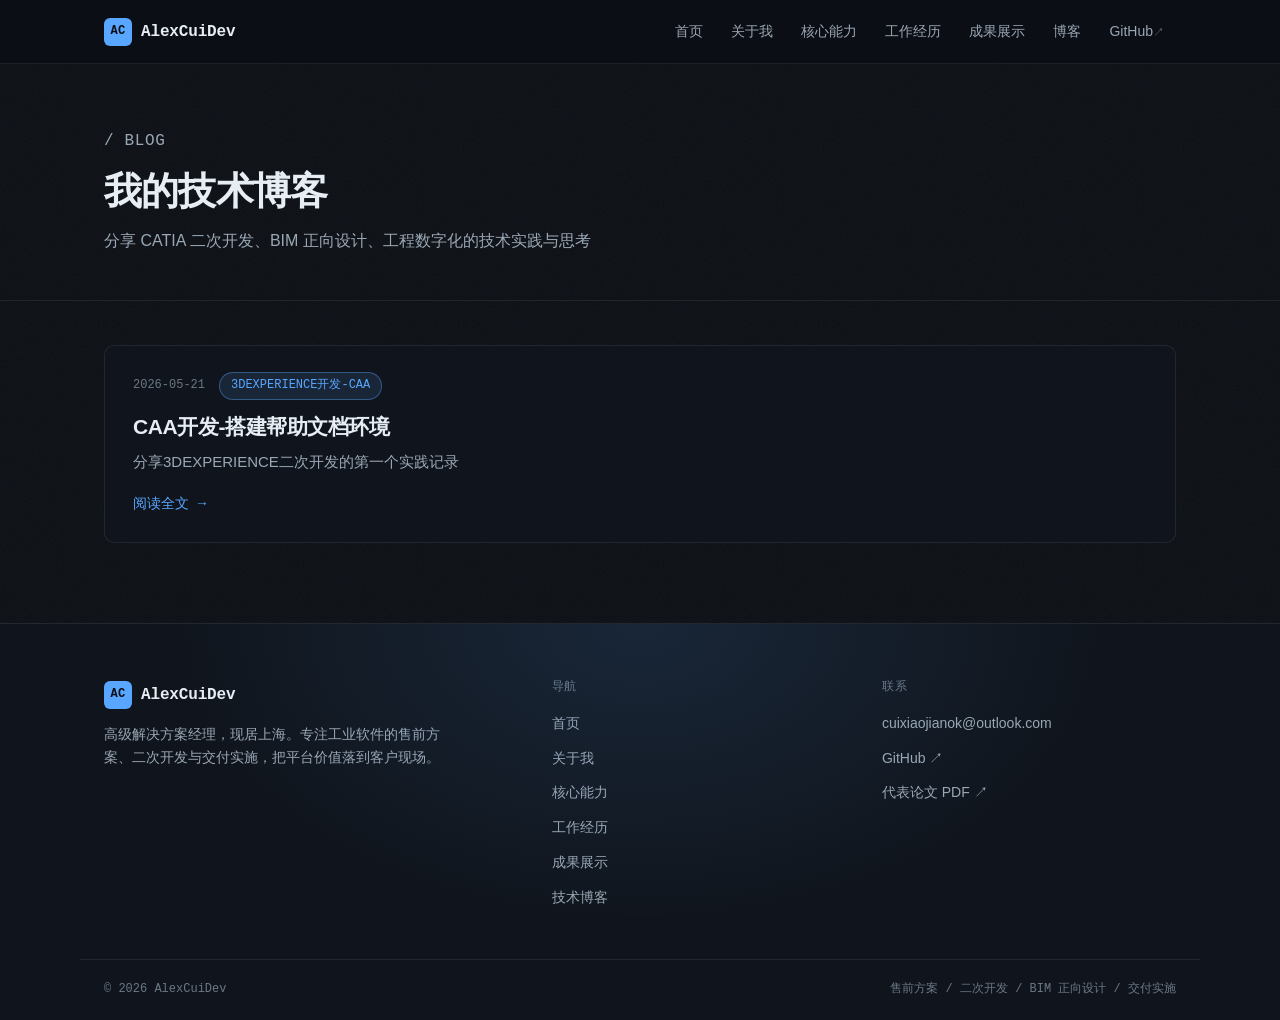
==== blog/index.html @ 32939e4c "feat(home): 职位升级为高级解决方案经理，并去掉首屏续约金额 - 全站 9 处「解决方案经理」统一加「高级」前缀（主页 title / meta / kicker / 页脚 + 博客两页） " ====
<!DOCTYPE html>
<html lang="zh-CN">
<head>
<meta charset="UTF-8">
<meta name="viewport" content="width=device-width, initial-scale=1">
<title>博客 | 崔小建 | 高级解决方案经理（工业软件 · 3D CAD · PLM · 研发协同）</title>
<meta name="description" content="崔小建的技术博客：分享工业软件二次开发、BIM 正向设计、工程数字化的技术实践与思考。">
<meta name="theme-color" content="#0b0e14">
<link rel="canonical" href="https://alexcuidev.github.io/blog/">

<meta property="og:type" content="website">
<meta property="og:site_name" content="AlexCuiDev">
<meta property="og:title" content="博客 | 崔小建">
<meta property="og:description" content="工业软件二次开发、BIM 正向设计、工程数字化的技术实践与思考。">
<meta property="og:url" content="https://alexcuidev.github.io/blog/">

<link rel="icon" href="../assets/favicon.svg" type="image/svg+xml">
<link rel="stylesheet" href="../assets/css/main.css?v=20261117">
<link rel="stylesheet" href="../assets/css/blog.css?v=20261117">
</head>
<body>

<a class="skip-link" href="#main">跳到主要内容</a>

<header class="site-header">
    <div class="container header-inner">
        <a class="logo" href="../index.html" aria-label="AlexCuiDev 首页">
            <span class="logo-mark" aria-hidden="true">AC</span>
            <span class="logo-text">AlexCuiDev</span>
        </a>

        <button class="nav-toggle" type="button" aria-expanded="false" aria-controls="siteNav" aria-label="展开导航菜单">
            <span class="nav-toggle-bar"></span>
            <span class="nav-toggle-bar"></span>
            <span class="nav-toggle-bar"></span>
        </button>

        <nav class="nav-links" id="siteNav" aria-label="主导航">
            <a href="../index.html#home">首页</a>
            <a href="../index.html#about">关于我</a>
            <a href="../index.html#skills">核心能力</a>
            <a href="../index.html#experience">工作经历</a>
            <a href="../index.html#works">成果展示</a>
            <a href="index.html" aria-current="page">博客</a>
            <a href="https://github.com/AlexCuiDev" target="_blank" rel="noopener">GitHub<span class="ext" aria-hidden="true">↗</span></a>
        </nav>
    </div>
</header>

<main id="main">

    <section class="blog-hero">
        <div class="container">
            <p class="kicker">/ blog</p>
            <h1>我的技术博客</h1>
            <p>分享 CATIA 二次开发、BIM 正向设计、工程数字化的技术实践与思考</p>
        </div>
    </section>

    <section class="container">
        <div class="blog-list" id="postList">
            <p class="state"><span class="spinner" aria-hidden="true"></span>正在加载文章…</p>
        </div>
    </section>

</main>

<footer class="site-footer">
    <div class="container footer-grid">
        <div class="footer-brand">
            <a class="logo" href="../index.html">
                <span class="logo-mark" aria-hidden="true">AC</span>
                <span class="logo-text">AlexCuiDev</span>
            </a>
            <p>高级解决方案经理，现居上海。专注工业软件的售前方案、二次开发与交付实施，把平台价值落到客户现场。</p>
        </div>
        <div class="footer-col">
            <h4>导航</h4>
            <ul>
                <li><a href="../index.html#home">首页</a></li>
                <li><a href="../index.html#about">关于我</a></li>
                <li><a href="../index.html#skills">核心能力</a></li>
                <li><a href="../index.html#experience">工作经历</a></li>
                <li><a href="../index.html#works">成果展示</a></li>
                <li><a href="index.html" aria-current="page">技术博客</a></li>
            </ul>
        </div>
        <div class="footer-col">
            <h4>联系</h4>
            <ul>
                <li><a href="mailto:cuixiaojianok@outlook.com">cuixiaojianok@outlook.com</a></li>
                <li><a href="https://github.com/AlexCuiDev" target="_blank" rel="noopener">GitHub ↗</a></li>
                <li><a href="../docs/paper02.pdf" target="_blank" rel="noopener">代表论文 PDF ↗</a></li>
            </ul>
        </div>
    </div>
    <div class="container footer-bottom">
        <span>© <span data-year>2026</span> AlexCuiDev</span>
        <span>售前方案 / 二次开发 / BIM 正向设计 / 交付实施</span>
    </div>
</footer>

<button class="to-top" type="button" aria-label="回到顶部">
    <svg viewBox="0 0 24 24" aria-hidden="true"><path d="M12 19V5M5 12l7-7 7 7"/></svg>
</button>

<script src="../assets/js/main.js?v=20261117"></script>
<script>
(function () {
    'use strict';

    var listEl = document.getElementById('postList');

    function escapeHtml(s) {
        return String(s == null ? '' : s)
            .replace(/&/g, '&amp;')
            .replace(/</g, '&lt;')
            .replace(/>/g, '&gt;')
            .replace(/"/g, '&quot;')
            .replace(/'/g, '&#39;');
    }

    function render(posts) {
        if (!posts.length) {
            listEl.innerHTML = '<p class="state">暂无文章</p>';
            return;
        }

        listEl.innerHTML = posts.map(function (post) {
            var href = 'post-viewer.html?file=' + encodeURIComponent(post.filename);
            return '' +
                '<article class="blog-card reveal">' +
                    '<div class="blog-meta">' +
                        '<span>' + escapeHtml(post.date) + '</span>' +
                        '<span class="tag">' + escapeHtml(post.tag) + '</span>' +
                    '</div>' +
                    '<h2><a href="' + href + '">' + escapeHtml(post.title) + '</a></h2>' +
                    '<p class="blog-excerpt">' + escapeHtml(post.desc) + '</p>' +
                    '<a class="blog-readmore" href="' + href + '">阅读全文 <span aria-hidden="true">→</span></a>' +
                '</article>';
        }).join('');

        // 新插入的卡片也要走入场动效
        if (window.AlexCuiReveal) window.AlexCuiReveal();
    }

    fetch('posts.json')
        .then(function (res) {
            if (!res.ok) throw new Error('HTTP ' + res.status);
            return res.json();
        })
        .then(render)
        .catch(function (err) {
            listEl.innerHTML =
                '<div class="state state--error">' +
                    '<p>文章列表加载失败：' + escapeHtml(err.message) + '</p>' +
                    '<button class="retry-btn" type="button" onclick="window.location.reload()">重试</button>' +
                '</div>';
            console.error('加载博客列表出错:', err);
        });
})();
</script>
</body>
</html>
---- assets/css/main.css ----
/* ==========================================================================
   AlexCuiDev · 共享设计系统
   风格：dark-tech —— 近黑底 / 单一强调色 / 发丝级描边 / 紧凑排版 / 克制动效
   被三页共用：index.html · blog/index.html · blog/post-viewer.html
   ========================================================================== */

/* ---------- 1. 设计令牌 ---------- */
:root {
    /* 表面层级 */
    --bg:            #0b0e14;
    --surface:       #10151d;
    --surface-2:     #161d27;
    --surface-hover: #1c2430;

    /* 文字层级 */
    --ink:           #e6edf3;
    --ink-2:         #9aa7b4;
    --ink-3:         #6b7784;

    /* 描边 */
    --line:          rgba(255, 255, 255, .08);
    --line-strong:   rgba(255, 255, 255, .16);

    /* 唯一强调色 */
    --accent:        #58a6ff;
    --accent-ink:    #0b0e14;
    --accent-soft:   rgba(88, 166, 255, .12);
    --accent-line:   rgba(88, 166, 255, .40);

    /* 形状与节奏 */
    --radius:        10px;
    --radius-sm:     6px;
    --container:     1120px;
    --header-h:      64px;
    --ease:          cubic-bezier(.4, 0, .2, 1);
    --dur:           180ms;

    /* 字体：不依赖外部 CDN，国内访问稳定 */
    --mono: ui-monospace, "JetBrains Mono", SFMono-Regular, Menlo, Consolas, "Courier New", monospace;
    --sans: -apple-system, BlinkMacSystemFont, "Segoe UI", "PingFang SC",
            "Hiragino Sans GB", "Microsoft YaHei", "Noto Sans CJK SC", "Source Han Sans SC", sans-serif;
}

/* ---------- 2. 基础重置 ---------- */
*,
*::before,
*::after { box-sizing: border-box; }

html {
    scroll-behavior: smooth;
    -webkit-text-size-adjust: 100%;
}

body {
    margin: 0;
    background-color: var(--bg);
    /* 细颗粒纹理：打散大面积纯黑的塑料感 */
    background-image: url("data:image/svg+xml,%3Csvg xmlns='http://www.w3.org/2000/svg' width='180' height='180'%3E%3Cfilter id='n'%3E%3CfeTurbulence type='fractalNoise' baseFrequency='0.8' numOctaves='3' stitchTiles='stitch'/%3E%3CfeColorMatrix type='saturate' values='0'/%3E%3C/filter%3E%3Crect width='180' height='180' filter='url(%23n)' opacity='0.05'/%3E%3C/svg%3E");
    background-repeat: repeat;
    color: var(--ink);
    font-family: var(--sans);
    font-size: 15px;
    line-height: 1.65;
    -webkit-font-smoothing: antialiased;
    -moz-osx-font-smoothing: grayscale;
    overflow-x: hidden;
}

h1, h2, h3, h4 {
    margin: 0;
    line-height: 1.25;
    letter-spacing: -.02em;
    font-weight: 600;
}

p  { margin: 0; }
ul { margin: 0; padding: 0; list-style: none; }
img { max-width: 100%; display: block; }
a  { color: var(--accent); text-decoration: none; }

button {
    font: inherit;
    color: inherit;
    background: none;
    border: 0;
    cursor: pointer;
}

:focus-visible {
    outline: 2px solid var(--accent);
    outline-offset: 3px;
    border-radius: 4px;
}

::selection {
    background: var(--accent);
    color: var(--accent-ink);
}

.container {
    width: 100%;
    max-width: var(--container);
    margin: 0 auto;
    padding: 0 24px;
}

/* 键盘用户专用：跳过导航 */
.skip-link {
    position: absolute;
    left: -9999px;
    top: 0;
    z-index: 2000;
    padding: 10px 18px;
    background: var(--accent);
    color: var(--accent-ink);
    border-radius: 0 0 var(--radius-sm) 0;
    font-weight: 600;
}
.skip-link:focus { left: 0; }

/* ---------- 3. 小标签 / 分节头 ---------- */
.kicker {
    display: inline-flex;
    align-items: center;
    gap: 8px;
    font-family: var(--mono);
    font-size: 12px;
    letter-spacing: .04em;
    color: var(--ink-3);
    text-transform: uppercase;
}

.kicker--accent { color: var(--accent); }

.status-dot {
    width: 7px;
    height: 7px;
    border-radius: 50%;
    background: #3fb950;
    box-shadow: 0 0 0 3px rgba(63, 185, 80, .16);
    animation: pulse 2.8s var(--ease) infinite;
}

@keyframes pulse {
    0%, 100% { opacity: 1; }
    50%      { opacity: .35; }
}

.section {
    position: relative;
    padding: 96px 0;
    border-top: 1px solid var(--line);
    /* 关键修复：固定头部不再遮挡锚点目标 */
    scroll-margin-top: calc(var(--header-h) + 16px);
}

/* 分节线改成带强调色渐隐的细线，避免一道死板的灰 */
.section::before {
    content: "";
    position: absolute;
    left: 0;
    right: 0;
    top: -1px;
    height: 1px;
    background: linear-gradient(90deg,
        transparent 0%,
        rgba(88, 166, 255, .38) 22%,
        rgba(88, 166, 255, .38) 78%,
        transparent 100%);
    opacity: .55;
    pointer-events: none;
}

/* 交替的极浅色分层，让连续的分节不至于全压在同一个底色上 */
.section--tint {
    background: linear-gradient(180deg,
        rgba(255, 255, 255, .028) 0,
        rgba(255, 255, 255, .012) 220px,
        rgba(255, 255, 255, 0) 460px);
}

.section-head { margin-bottom: 48px; }

.section-head .kicker { margin-bottom: 14px; }

.section-head h2 {
    font-size: clamp(26px, 3.4vw, 34px);
    margin-bottom: 12px;
}

.section-desc {
    color: var(--ink-2);
    max-width: 640px;
    font-size: 15px;
}

/* ---------- 4. 按钮 ---------- */
.btn {
    display: inline-flex;
    align-items: center;
    gap: 8px;
    padding: 11px 22px;
    border-radius: var(--radius-sm);
    font-size: 14px;
    font-weight: 500;
    white-space: nowrap;
    transition: background var(--dur) var(--ease),
                border-color var(--dur) var(--ease),
                color var(--dur) var(--ease),
                box-shadow var(--dur) var(--ease),
                transform var(--dur) var(--ease);
}

.btn-primary {
    background: var(--accent);
    color: var(--accent-ink);
    font-weight: 600;
}
.btn-primary:hover {
    background: #79b8ff;
    transform: translateY(-1px);
    box-shadow: 0 6px 20px rgba(88, 166, 255, .24);
}

.btn-ghost {
    border: 1px solid var(--line-strong);
    color: var(--ink);
}
.btn-ghost:hover {
    border-color: var(--accent-line);
    background: var(--surface-2);
    transform: translateY(-1px);
}

.btn--sm { padding: 7px 14px; font-size: 13px; }

/* ---------- 5. 头部 / 导航 ---------- */
.site-header {
    position: fixed;
    inset: 0 0 auto 0;
    z-index: 900;
    height: var(--header-h);
    background: rgba(11, 14, 20, .78);
    backdrop-filter: blur(14px) saturate(140%);
    -webkit-backdrop-filter: blur(14px) saturate(140%);
    border-bottom: 1px solid var(--line);
}

.header-inner {
    display: flex;
    align-items: center;
    justify-content: space-between;
    gap: 20px;
    height: var(--header-h);
}

.logo {
    display: inline-flex;
    align-items: center;
    gap: 9px;
    color: var(--ink);
    font-family: var(--mono);
    font-size: 16px;
    font-weight: 700;
    letter-spacing: -.01em;
    flex-shrink: 0;
}

.logo-mark {
    display: grid;
    place-items: center;
    width: 28px;
    height: 28px;
    border-radius: var(--radius-sm);
    background: var(--accent);
    color: var(--accent-ink);
    font-size: 12px;
    font-weight: 700;
    letter-spacing: .02em;
}

.logo:hover .logo-mark { background: #79b8ff; }

.nav-links {
    display: flex;
    align-items: center;
    gap: 4px;
}

.nav-links a {
    position: relative;
    padding: 7px 12px;
    border-radius: var(--radius-sm);
    color: var(--ink-2);
    font-size: 14px;
    white-space: nowrap;
    transition: color var(--dur) var(--ease),
                background var(--dur) var(--ease);
}

.nav-links a:hover {
    color: var(--ink);
    background: var(--surface-2);
}

/* 滚动高亮：当前区块 */
.nav-links a.is-active {
    color: var(--accent);
    background: var(--accent-soft);
}

.nav-links a.is-active::after {
    content: "";
    position: absolute;
    left: 12px;
    right: 12px;
    bottom: -1px;
    height: 2px;
    border-radius: 2px;
    background: var(--accent);
}

.ext { font-size: 11px; opacity: .7; }

/* 汉堡按钮（移动端） */
.nav-toggle {
    display: none;
    position: relative;
    width: 40px;
    height: 40px;
    border-radius: var(--radius-sm);
    border: 1px solid var(--line-strong);
    flex-shrink: 0;
}
.nav-toggle:hover { border-color: var(--accent-line); }

.nav-toggle-bar {
    position: absolute;
    left: 11px;
    width: 16px;
    height: 1.5px;
    border-radius: 2px;
    background: var(--ink);
    transition: transform var(--dur) var(--ease), opacity var(--dur) var(--ease);
}
.nav-toggle-bar:nth-child(1) { top: 15px; }
.nav-toggle-bar:nth-child(2) { top: 20px; }
.nav-toggle-bar:nth-child(3) { top: 25px; }

.nav-toggle[aria-expanded="true"] .nav-toggle-bar:nth-child(1) { transform: translateY(5px) rotate(45deg); }
.nav-toggle[aria-expanded="true"] .nav-toggle-bar:nth-child(2) { opacity: 0; }
.nav-toggle[aria-expanded="true"] .nav-toggle-bar:nth-child(3) { transform: translateY(-5px) rotate(-45deg); }

/* ---------- 6. 首屏 Hero ---------- */
.hero {
    padding: calc(var(--header-h) + 72px) 0 0;
    position: relative;
    overflow: hidden;
    scroll-margin-top: calc(var(--header-h) + 16px);
}

/* 极淡的网格底纹，给大面积留白一点结构 */
.hero::before {
    content: "";
    position: absolute;
    inset: 0;
    background-image:
        linear-gradient(rgba(255, 255, 255, .022) 1px, transparent 1px),
        linear-gradient(90deg, rgba(255, 255, 255, .022) 1px, transparent 1px);
    background-size: 56px 56px;
    -webkit-mask-image: radial-gradient(ellipse 92% 78% at 44% 34%, #000 0%, transparent 80%);
            mask-image: radial-gradient(ellipse 92% 78% at 44% 34%, #000 0%, transparent 80%);
    pointer-events: none;
}

/* 强调色柔光：让首屏有纵深，不再是一整块死黑 */
.hero::after {
    content: "";
    position: absolute;
    top: -200px;
    right: -160px;
    width: 820px;
    height: 820px;
    background:
        radial-gradient(circle at 50% 50%, rgba(88, 166, 255, .16), rgba(88, 166, 255, .05) 42%, transparent 68%);
    pointer-events: none;
}

.hero-grid {
    position: relative;
    padding-bottom: 72px;
    display: grid;
    grid-template-columns: minmax(0, 1.05fr) minmax(0, .95fr);
    gap: 56px;
    align-items: center;
}

/* 文字区不再限宽，由栅格列宽控制节奏 */
.hero-copy { max-width: 640px; }

.hero-copy .kicker { margin-bottom: 22px; }

.hero h1 {
    font-size: clamp(34px, 5.2vw, 54px);
    line-height: 1.12;
    letter-spacing: -.035em;
    margin-bottom: 16px;
}

.grad {
    background: linear-gradient(96deg, var(--accent) 0%, #a5d6ff 100%);
    -webkit-background-clip: text;
    background-clip: text;
    color: transparent;
}

.hero-sub {
    font-size: 19px;
    color: var(--ink);
    margin-bottom: 14px;
}

.hero-desc {
    color: var(--ink-2);
    max-width: 520px;
    margin-bottom: 28px;
}

.hero-actions {
    display: flex;
    flex-wrap: wrap;
    gap: 12px;
    margin-bottom: 22px;
}

.hero-mail {
    display: inline-flex;
    align-items: center;
    gap: 8px;
    font-family: var(--mono);
    font-size: 13px;
    color: var(--ink-3);
    transition: color var(--dur) var(--ease);
}
.hero-mail:hover { color: var(--accent); }

/* ---------- 6.1 首屏右侧：能力图谱面板 ---------- */
.hero-graph {
    position: relative;
    padding: 18px 18px 16px;
    border: 1px solid var(--line);
    border-radius: var(--radius);
    background:
        radial-gradient(120% 90% at 50% 0%, rgba(88, 166, 255, .07), transparent 62%),
        var(--surface);
    overflow: hidden;
}

.graph-head {
    display: flex;
    align-items: center;
    justify-content: space-between;
    gap: 12px;
    padding-bottom: 12px;
    margin-bottom: 4px;
    border-bottom: 1px solid var(--line);
    font-family: var(--mono);
    font-size: 11.5px;
    letter-spacing: .04em;
    color: var(--ink-3);
    text-transform: uppercase;
}

.graph-hint {
    color: var(--accent);
    letter-spacing: 0;
    text-transform: none;
}

.graph-canvas-wrap {
    position: relative;
    height: 300px;
    margin: 4px 0 2px;
}

.graph-canvas {
    display: block;
    width: 100%;
    height: 100%;
    touch-action: manipulation;
}

.graph-tip {
    padding-top: 13px;
    border-top: 1px solid var(--line);
    transition: border-color var(--dur) var(--ease);
}

.graph-tip.is-active { border-top-color: var(--accent-line); }

.graph-tip-label {
    font-size: 14px;
    font-weight: 600;
    color: var(--ink-2);
    transition: color var(--dur) var(--ease);
}

.graph-tip.is-active .graph-tip-label { color: var(--accent); }

.graph-tip-text {
    font-size: 13px;
    line-height: 1.7;
    color: var(--ink-3);
    margin-top: 5px;
    min-height: 44px;
    transition: color var(--dur) var(--ease);
}

.graph-tip.is-active .graph-tip-text { color: var(--ink-2); }

.graph-legend {
    display: flex;
    flex-wrap: wrap;
    gap: 6px;
    margin-top: 13px;
}

.graph-legend li { display: block; }

.graph-legend button {
    padding: 4px 10px;
    border-radius: 20px;
    border: 1px solid var(--line);
    background: var(--surface-2);
    font-size: 12px;
    line-height: 1.5;
    color: var(--ink-3);
    transition: color var(--dur) var(--ease),
                border-color var(--dur) var(--ease),
                background var(--dur) var(--ease);
}

.graph-legend button:hover {
    color: var(--accent);
    border-color: var(--accent-line);
    background: var(--accent-soft);
}

.graph-legend button.is-active {
    color: var(--accent);
    border-color: var(--accent-line);
    background: var(--accent-soft);
}

/* 数据条 */
.stat-strip {
    display: grid;
    grid-template-columns: repeat(4, 1fr);
    border: 1px solid var(--line);
    border-radius: var(--radius);
    background: var(--surface);
    overflow: hidden;
    margin-bottom: 24px;
}

.stat-strip li {
    padding: 22px 20px;
    border-right: 1px solid var(--line);
    transition: background var(--dur) var(--ease);
}
.stat-strip li:last-child { border-right: 0; }
.stat-strip li:hover { background: var(--surface-2); }

.stat-strip b {
    display: block;
    font-family: var(--mono);
    font-size: 30px;
    font-weight: 600;
    color: var(--accent);
    line-height: 1.1;
    margin-bottom: 4px;
}

.stat-strip b em {
    font-style: normal;
    font-size: 15px;
    margin-left: 1px;
}

.stat-strip span {
    font-size: 13px;
    color: var(--ink-2);
}

/* ---------- 7. 关于我 ---------- */
.about-grid {
    display: grid;
    grid-template-columns: minmax(0, .9fr) minmax(0, 1.1fr);
    gap: 28px;
    align-items: start;
}

.about-lede {
    background: var(--surface);
    border: 1px solid var(--line);
    border-radius: var(--radius);
    padding: 30px;
}

.about-lede p { color: var(--ink-2); margin-bottom: 22px; }

.trail {
    display: flex;
    flex-direction: column;
    gap: 12px;
}

.trail li {
    display: flex;
    align-items: center;
    gap: 12px;
    font-size: 14px;
    color: var(--ink);
}

.trail .dot {
    width: 6px;
    height: 6px;
    border-radius: 50%;
    background: var(--accent);
    flex-shrink: 0;
}

.trail .year {
    font-family: var(--mono);
    font-size: 12px;
    color: var(--ink-3);
    flex-shrink: 0;
}

.info-grid {
    display: grid;
    grid-template-columns: repeat(2, minmax(0, 1fr));
    gap: 14px;
}

.info-card {
    background: var(--surface);
    border: 1px solid var(--line);
    border-radius: var(--radius);
    padding: 24px;
    transition: border-color var(--dur) var(--ease),
                background var(--dur) var(--ease),
                transform var(--dur) var(--ease);
}

.info-card:hover {
    border-color: var(--accent-line);
    background: var(--surface-2);
    transform: translateY(-2px);
}

.info-icon {
    width: 38px;
    height: 38px;
    display: grid;
    place-items: center;
    border-radius: var(--radius-sm);
    background: var(--accent-soft);
    border: 1px solid var(--accent-line);
    margin-bottom: 16px;
}

.info-icon svg {
    width: 19px;
    height: 19px;
    stroke: var(--accent);
    fill: none;
    stroke-width: 1.5;
    stroke-linecap: round;
    stroke-linejoin: round;
}

.info-card h3 { font-size: 16px; margin-bottom: 8px; }
.info-card p  { font-size: 14px; color: var(--ink-2); }

/* ---------- 8. 专业技能 ---------- */
.skill-grid {
    display: grid;
    grid-template-columns: repeat(2, minmax(0, 1fr));
    gap: 18px;
}

.skill-card {
    background: var(--surface);
    border: 1px solid var(--line);
    border-radius: var(--radius);
    padding: 28px;
    transition: border-color var(--dur) var(--ease),
                background var(--dur) var(--ease);
}

.skill-card:hover {
    border-color: var(--line-strong);
    background: var(--surface-2);
}

.skill-head {
    display: flex;
    align-items: center;
    gap: 13px;
    margin-bottom: 14px;
}

.skill-head .info-icon { margin-bottom: 0; }

.skill-head h3 { font-size: 17px; }

.skill-card > p {
    color: var(--ink-2);
    font-size: 14px;
    margin-bottom: 18px;
}

.chips { display: flex; flex-wrap: wrap; gap: 7px; }

.chip {
    padding: 4px 11px;
    border-radius: 20px;
    border: 1px solid var(--line);
    background: var(--surface-2);
    font-family: var(--mono);
    font-size: 11.5px;
    color: var(--ink-2);
    transition: color var(--dur) var(--ease),
                border-color var(--dur) var(--ease);
}

.chip:hover { color: var(--accent); border-color: var(--accent-line); }

/* ---------- 9. 工作经历（时间轴） ---------- */
.timeline { position: relative; padding-left: 30px; }

.timeline::before {
    content: "";
    position: absolute;
    left: 5px;
    top: 10px;
    bottom: 10px;
    width: 1px;
    background: linear-gradient(180deg, var(--accent-line), var(--line) 70%, transparent);
}

.tl-item { position: relative; padding-bottom: 34px; }
.tl-item:last-child { padding-bottom: 0; }

.tl-item::before {
    content: "";
    position: absolute;
    left: -30px;
    top: 8px;
    width: 11px;
    height: 11px;
    border-radius: 50%;
    background: var(--bg);
    border: 2px solid var(--accent);
    box-shadow: 0 0 0 4px var(--bg), 0 0 14px rgba(88, 166, 255, .35);
}

.tl-date {
    display: inline-block;
    font-family: var(--mono);
    font-size: 12px;
    color: var(--accent);
    background: var(--accent-soft);
    border: 1px solid var(--accent-line);
    border-radius: 20px;
    padding: 2px 11px;
    margin-bottom: 12px;
}

.tl-item h3 { font-size: 18px; margin-bottom: 4px; }

.tl-org {
    font-size: 14px;
    color: var(--ink-2);
    margin-bottom: 10px;
}

.tl-tags { display: flex; flex-wrap: wrap; gap: 6px; margin-top: 12px; }

/* 经历里挂的案例块：把「做了什么、做成什么样」摊开讲 */
.tl-case {
    margin-top: 16px;
    padding: 16px 18px;
    border: 1px solid var(--line);
    border-left: 2px solid var(--accent-line);
    border-radius: var(--radius-sm);
    background: rgba(255, 255, 255, .018);
}

.tl-case-title {
    display: flex;
    flex-wrap: wrap;
    align-items: center;
    gap: 9px;
    font-size: 14px;
    font-weight: 600;
    color: var(--ink);
    margin-bottom: 10px;
}

.tl-case-tag {
    padding: 1px 9px;
    border-radius: 20px;
    border: 1px solid var(--accent-line);
    background: var(--accent-soft);
    font-family: var(--mono);
    font-size: 11px;
    font-weight: 400;
    color: var(--accent);
    letter-spacing: .02em;
}

.tl-case ul {
    display: flex;
    flex-direction: column;
    gap: 8px;
}

.tl-case li {
    position: relative;
    padding-left: 14px;
    font-size: 13.5px;
    line-height: 1.75;
    color: var(--ink-2);
}

.tl-case li::before {
    content: "";
    position: absolute;
    left: 0;
    top: 10px;
    width: 4px;
    height: 4px;
    border-radius: 50%;
    background: var(--ink-3);
}

.tl-case li b {
    font-weight: 600;
    color: var(--ink);
}

/* ---------- 9.1 代表案例（成果展示置顶） ---------- */
.case-block {
    display: grid;
    grid-template-columns: minmax(0, 1.55fr) minmax(0, 1fr);
    gap: 18px;
    margin-bottom: 56px;
}

.case-main {
    padding: 28px;
    border: 1px solid var(--line);
    border-radius: var(--radius);
    background: var(--surface);
}

.case-label {
    font-family: var(--mono);
    font-size: 11.5px;
    letter-spacing: .1em;
    text-transform: uppercase;
    color: var(--accent);
    margin-bottom: 10px;
}

.case-title {
    font-size: 20px;
    line-height: 1.35;
    margin-bottom: 8px;
}

.case-sub {
    font-size: 13px;
    color: var(--ink-3);
    margin-bottom: 16px;
}

.case-desc {
    font-size: 14px;
    line-height: 1.85;
    color: var(--ink-2);
}

.case-metrics {
    display: grid;
    grid-template-columns: repeat(4, minmax(0, 1fr));
    gap: 16px;
    margin: 22px 0 18px;
    padding: 18px 0;
    border-top: 1px solid var(--line);
    border-bottom: 1px solid var(--line);
}

.case-metrics b {
    display: block;
    font-family: var(--mono);
    font-size: 24px;
    font-weight: 600;
    color: var(--accent);
    line-height: 1.2;
    margin-bottom: 3px;
}

.case-metrics b em {
    font-style: normal;
    font-size: 13px;
    margin-left: 1px;
}

.case-metrics span {
    font-size: 12px;
    color: var(--ink-3);
}

.case-side {
    display: flex;
    flex-direction: column;
    gap: 18px;
}

.case-card {
    padding: 22px;
    border: 1px solid var(--line);
    border-radius: var(--radius);
    background: var(--surface);
    transition: border-color var(--dur) var(--ease),
                background var(--dur) var(--ease);
}

.case-card:hover {
    border-color: var(--line-strong);
    background: var(--surface-2);
}

.case-card-label {
    font-size: 14px;
    font-weight: 600;
    color: var(--ink);
    margin-bottom: 8px;
}

.case-card p {
    font-size: 13.5px;
    line-height: 1.8;
    color: var(--ink-2);
}

.case-card .link {
    display: inline-block;
    margin-top: 12px;
    font-family: var(--mono);
    font-size: 12px;
}

/* ---------- 10. 成果展示（横向滚动轨道） ---------- */
.works-group + .works-group { margin-top: 52px; }

.works-head {
    display: flex;
    align-items: center;
    gap: 14px;
    margin-bottom: 18px;
}

.works-head h3 {
    display: flex;
    align-items: center;
    gap: 10px;
    font-size: 17px;
}

.works-head h3 svg {
    width: 18px;
    height: 18px;
    stroke: var(--accent);
    fill: none;
    stroke-width: 1.5;
    stroke-linecap: round;
    stroke-linejoin: round;
}

.works-count {
    font-family: var(--mono);
    font-size: 12px;
    color: var(--ink-3);
}

.works-nav { margin-left: auto; display: flex; gap: 6px; }

.rail-btn {
    width: 32px;
    height: 32px;
    display: grid;
    place-items: center;
    border: 1px solid var(--line-strong);
    border-radius: var(--radius-sm);
    color: var(--ink-2);
    transition: color var(--dur) var(--ease),
                border-color var(--dur) var(--ease),
                background var(--dur) var(--ease),
                opacity var(--dur) var(--ease);
}

.rail-btn:hover:not(:disabled) {
    color: var(--accent);
    border-color: var(--accent-line);
    background: var(--accent-soft);
}

.rail-btn:disabled { opacity: .3; cursor: default; }

.rail-btn svg {
    width: 15px;
    height: 15px;
    stroke: currentColor;
    fill: none;
    stroke-width: 1.8;
    stroke-linecap: round;
    stroke-linejoin: round;
}

/* 轨道：隐藏丑陋的系统滚动条，改用箭头 + 边缘渐隐 */
.rail { position: relative; }

.rail-track {
    display: flex;
    gap: 16px;
    overflow-x: auto;
    overflow-y: hidden;
    padding: 4px 0 14px;
    scroll-behavior: smooth;
    scrollbar-width: none;
    -ms-overflow-style: none;
    cursor: grab;
}
.rail-track::-webkit-scrollbar { display: none; }
.rail-track.is-dragging { cursor: grabbing; user-select: none; }

.rail-track::after {
    content: "";
    flex: 0 0 1px;
}

/* 左右边缘渐隐，暗示还有内容 */
.rail::before,
.rail::after {
    content: "";
    position: absolute;
    top: 0;
    bottom: 14px;
    width: 44px;
    pointer-events: none;
    opacity: 0;
    transition: opacity var(--dur) var(--ease);
    z-index: 2;
}
.rail::before {
    left: 0;
    background: linear-gradient(90deg, var(--bg), transparent);
}
.rail::after {
    right: 0;
    background: linear-gradient(270deg, var(--bg), transparent);
}
.rail.is-start::before { opacity: 0; }
.rail.is-end::after  { opacity: 0; }
.rail:not(.is-start)::before { opacity: 1; }
.rail:not(.is-end)::after   { opacity: 1; }

.work-card {
    flex: 0 0 280px;
    width: 280px;
    display: flex;
    flex-direction: column;
    background: var(--surface);
    border: 1px solid var(--line);
    border-radius: var(--radius);
    overflow: hidden;
    transition: border-color var(--dur) var(--ease),
                transform var(--dur) var(--ease),
                box-shadow var(--dur) var(--ease);
}

.work-card:hover {
    border-color: var(--accent-line);
    transform: translateY(-3px);
    box-shadow: 0 10px 28px rgba(0, 0, 0, .45);
}

.work-media {
    display: block;
    width: 100%;
    height: 150px;
    padding: 0;
    border-bottom: 1px solid var(--line);
    background: var(--surface-2);
    overflow: hidden;
    position: relative;
}

.work-media img {
    width: 100%;
    height: 100%;
    object-fit: cover;
    object-position: top center;
    transition: transform .3s var(--ease);
}

.work-card:hover .work-media img { transform: scale(1.05); }

.work-media::after {
    content: "";
    position: absolute;
    inset: 0;
    background: rgba(11, 14, 20, 0);
    transition: background var(--dur) var(--ease);
}

.work-media:hover::after { background: rgba(11, 14, 20, .18); }

.work-body {
    display: flex;
    flex-direction: column;
    flex: 1;
    padding: 18px 18px 16px;
}

.work-body h4 {
    font-size: 15px;
    line-height: 1.45;
    margin-bottom: 10px;
}

.work-body h4 a { color: var(--ink); transition: color var(--dur) var(--ease); }
.work-body h4 a:hover { color: var(--accent); }

.work-meta {
    margin-top: auto;
    padding-top: 12px;
    border-top: 1px solid var(--line);
    font-family: var(--mono);
    font-size: 11.5px;
    color: var(--ink-3);
    display: flex;
    flex-wrap: wrap;
    gap: 6px 10px;
}

.work-meta .link { color: var(--accent); }

/* ---------- 11. 灯箱 ---------- */
.lightbox {
    position: fixed;
    inset: 0;
    z-index: 1200;
    display: none;
    align-items: center;
    justify-content: center;
    padding: 32px;
    background: rgba(5, 7, 10, .92);
    backdrop-filter: blur(6px);
}

.lightbox.is-open { display: flex; }

.lightbox-figure {
    position: relative;
    max-width: min(1100px, 94vw);
    max-height: 88vh;
    margin: 0;
}

.lightbox-figure img {
    max-width: 100%;
    max-height: 86vh;
    border-radius: var(--radius);
    border: 1px solid var(--line-strong);
    background: #fff;
}

.lightbox-close {
    position: absolute;
    top: -44px;
    right: 0;
    width: 36px;
    height: 36px;
    display: grid;
    place-items: center;
    border-radius: 50%;
    border: 1px solid var(--line-strong);
    background: var(--surface-2);
    font-size: 22px;
    line-height: 1;
    color: var(--ink-2);
    transition: color var(--dur) var(--ease),
                border-color var(--dur) var(--ease);
}

.lightbox-close:hover { color: var(--accent); border-color: var(--accent-line); }

.lightbox-cap {
    margin-top: 12px;
    text-align: center;
    font-size: 13px;
    color: var(--ink-2);
}

/* ---------- 12. 页脚 ---------- */
.site-footer {
    position: relative;
    border-top: 1px solid var(--line);
    padding: 56px 0 0;
    background: var(--surface);
    /* 页脚柔光是 1000px 宽的绝对定位伪元素，不裁剪会把页面横向撑宽 */
    overflow: hidden;
}

/* 页脚顶部柔光，收尾时再给一点亮度层次 */
.site-footer::before {
    content: "";
    position: absolute;
    top: 0;
    left: 50%;
    transform: translateX(-50%);
    width: 1000px;
    height: 320px;
    background: radial-gradient(ellipse at 50% 0%, rgba(88, 166, 255, .12), transparent 66%);
    pointer-events: none;
}

.footer-grid {
    display: grid;
    grid-template-columns: minmax(0, 1.4fr) repeat(2, minmax(0, 1fr));
    gap: 36px;
    padding-bottom: 40px;
}

.footer-brand p {
    color: var(--ink-2);
    font-size: 14px;
    margin-top: 14px;
    max-width: 340px;
}

.footer-col h4 {
    font-family: var(--mono);
    font-size: 12px;
    font-weight: 500;
    letter-spacing: .06em;
    text-transform: uppercase;
    color: var(--ink-3);
    margin-bottom: 16px;
}

.footer-col li { margin-bottom: 10px; }

.footer-col a {
    color: var(--ink-2);
    font-size: 14px;
    transition: color var(--dur) var(--ease);
}
.footer-col a:hover { color: var(--accent); }

.footer-bottom {
    display: flex;
    flex-wrap: wrap;
    gap: 8px 20px;
    justify-content: space-between;
    padding: 20px 24px;
    border-top: 1px solid var(--line);
    font-family: var(--mono);
    font-size: 12px;
    color: var(--ink-3);
}

/* ---------- 13. 回到顶部 ---------- */
.to-top {
    position: fixed;
    right: 22px;
    bottom: 22px;
    z-index: 800;
    width: 40px;
    height: 40px;
    display: grid;
    place-items: center;
    border-radius: 50%;
    border: 1px solid var(--line-strong);
    background: rgba(16, 21, 29, .9);
    backdrop-filter: blur(8px);
    color: var(--ink-2);
    opacity: 0;
    visibility: hidden;
    transform: translateY(8px);
    transition: opacity var(--dur) var(--ease),
                transform var(--dur) var(--ease),
                visibility var(--dur) var(--ease),
                color var(--dur) var(--ease);
}

.to-top.is-visible { opacity: 1; visibility: visible; transform: translateY(0); }
.to-top:hover { color: var(--accent); border-color: var(--accent-line); }

.to-top svg {
    width: 16px;
    height: 16px;
    stroke: currentColor;
    fill: none;
    stroke-width: 2;
    stroke-linecap: round;
    stroke-linejoin: round;
}

/* ---------- 14. 入场动效 ---------- */
.reveal {
    opacity: 0;
    transform: translateY(18px);
    transition: opacity .6s var(--ease), transform .6s var(--ease);
}

.reveal.is-visible { opacity: 1; transform: none; }

.reveal[data-delay="1"] { transition-delay: .06s; }
.reveal[data-delay="2"] { transition-delay: .12s; }
.reveal[data-delay="3"] { transition-delay: .18s; }
.reveal[data-delay="4"] { transition-delay: .24s; }
.reveal[data-delay="5"] { transition-delay: .30s; }

/* ---------- 15. 响应式 ---------- */
@media (max-width: 1000px) {
    .hero-desc { max-width: 640px; }
    /* 首屏回落单栏：图谱面板移到文字下方 */
    .hero-grid {
        grid-template-columns: minmax(0, 1fr);
        gap: 44px;
        align-items: start;
    }
    .hero-copy { max-width: 640px; }
    .case-block { grid-template-columns: minmax(0, 1fr); }
    .about-grid { grid-template-columns: minmax(0, 1fr); }
    .stat-strip { grid-template-columns: repeat(3, 1fr); }
    .stat-strip li:nth-child(3) { border-right: 0; }
    .stat-strip li:nth-child(-n+3) { border-bottom: 1px solid var(--line); }
    .footer-grid { grid-template-columns: minmax(0, 1fr) minmax(0, 1fr); }
}

@media (max-width: 900px) {
    .nav-toggle { display: block; }

    /* 关键修复：移动端导航改为可展开面板，不再换行被裁切 */
    .nav-links {
        position: fixed;
        top: var(--header-h);
        left: 0;
        right: 0;
        flex-direction: column;
        align-items: stretch;
        gap: 2px;
        padding: 14px 24px 22px;
        background: var(--bg);
        backdrop-filter: blur(14px);
        -webkit-backdrop-filter: blur(14px);
        border-bottom: 1px solid var(--line);
        box-shadow: 0 18px 40px rgba(0, 0, 0, .5);
        transform: translateY(-8px);
        opacity: 0;
        visibility: hidden;
        transition: opacity var(--dur) var(--ease),
                    transform var(--dur) var(--ease),
                    visibility var(--dur) var(--ease);
    }

    .nav-links.is-open {
        transform: none;
        opacity: 1;
        visibility: visible;
    }

    .nav-links a { padding: 11px 12px; font-size: 15px; }
    .nav-links a.is-active::after { display: none; }

    body.nav-open { overflow: hidden; }
}

@media (max-width: 720px) {
    .container { padding: 0 18px; }
    .section { padding: 64px 0; }
    .hero { padding-top: calc(var(--header-h) + 48px); }
    .hero-grid { padding-bottom: 48px; gap: 36px; }
    .hero-copy { max-width: 100%; }
    .hero-graph { padding: 16px 14px 14px; }
    .graph-canvas-wrap { height: 248px; }
    .graph-head { font-size: 11px; }
    .info-grid { grid-template-columns: minmax(0, 1fr); }
    .skill-grid { grid-template-columns: minmax(0, 1fr); }
    .case-main { padding: 22px; }
    .case-title { font-size: 18px; }
    .case-metrics { grid-template-columns: repeat(2, minmax(0, 1fr)); gap: 14px 16px; }
    .tl-case { padding: 14px 15px; }
    .stat-strip { grid-template-columns: repeat(2, 1fr); }
    .stat-strip li { border-right: 1px solid var(--line); border-bottom: 1px solid var(--line); }
    .stat-strip li:nth-child(2n) { border-right: 0; }
    .stat-strip li:nth-last-child(-n+2) { border-bottom: 0; }
    .footer-grid { grid-template-columns: minmax(0, 1fr); gap: 28px; }
    .work-card { flex: 0 0 246px; width: 246px; }
    .work-media { height: 130px; }
}

/* ---------- 16. 降低动效偏好 ---------- */
@media (prefers-reduced-motion: reduce) {
    html { scroll-behavior: auto; }
    *,
    *::before,
    *::after {
        animation-duration: .01ms !important;
        animation-iteration-count: 1 !important;
        transition-duration: .01ms !important;
        scroll-behavior: auto !important;
    }
    .reveal { opacity: 1; transform: none; }
}
---- assets/css/blog.css ----
/* ==========================================================================
   AlexCuiDev · 博客专属样式
   依赖 assets/css/main.css 的设计令牌，只补博客列表与文章正文排版
   ========================================================================== */

/* ---------- 博客首屏 ---------- */
.blog-hero {
    padding: calc(var(--header-h) + 64px) 0 46px;
    border-bottom: 1px solid var(--line);
}

.blog-hero .kicker { margin-bottom: 14px; }

.blog-hero h1 {
    font-size: clamp(28px, 4vw, 38px);
    margin-bottom: 12px;
}

.blog-hero p {
    color: var(--ink-2);
    font-size: 16px;
    max-width: 640px;
}

/* ---------- 文章列表 ---------- */
.blog-list {
    display: flex;
    flex-direction: column;
    gap: 14px;
    padding: 44px 0 80px;
}

.blog-card {
    display: block;
    background: var(--surface);
    border: 1px solid var(--line);
    border-radius: var(--radius);
    padding: 26px 28px;
    transition: border-color 180ms cubic-bezier(.4, 0, .2, 1),
                background 180ms cubic-bezier(.4, 0, .2, 1),
                transform 180ms cubic-bezier(.4, 0, .2, 1);
}

.blog-card:hover {
    border-color: var(--accent-line);
    background: var(--surface-2);
    transform: translateY(-2px);
}

.blog-card:focus-within {
    outline: 2px solid var(--accent);
    outline-offset: 2px;
}

.blog-meta {
    display: flex;
    align-items: center;
    flex-wrap: wrap;
    gap: 8px 14px;
    margin-bottom: 14px;
    font-family: var(--mono);
    font-size: 12px;
    color: var(--ink-3);
}

.blog-meta .tag {
    padding: 3px 11px;
    border-radius: 20px;
    border: 1px solid var(--accent-line);
    background: var(--accent-soft);
    color: var(--accent);
}

.blog-card h2 {
    font-size: 21px;
    margin-bottom: 10px;
}

.blog-card h2 a {
    color: var(--ink);
    transition: color 180ms cubic-bezier(.4, 0, .2, 1);
}

.blog-card h2 a:hover { color: var(--accent); }

.blog-excerpt {
    color: var(--ink-2);
    font-size: 15px;
    margin-bottom: 16px;
}

.blog-readmore {
    display: inline-flex;
    align-items: center;
    gap: 6px;
    color: var(--accent);
    font-size: 14px;
    font-weight: 500;
    transition: gap 180ms cubic-bezier(.4, 0, .2, 1);
}

.blog-card:hover .blog-readmore { gap: 11px; }

/* ---------- 加载 / 空态 ---------- */
.state {
    display: flex;
    align-items: center;
    justify-content: center;
    gap: 10px;
    padding: 60px 0;
    color: var(--ink-3);
    font-size: 14px;
}

.spinner {
    width: 16px;
    height: 16px;
    border: 2px solid var(--accent-soft);
    border-top-color: var(--accent);
    border-radius: 50%;
    animation: spin .9s linear infinite;
}

@keyframes spin { to { transform: rotate(360deg); } }

.state--error {
    flex-direction: column;
    gap: 16px;
    color: #f87171;
    text-align: center;
}

.retry-btn {
    padding: 8px 18px;
    border-radius: var(--radius-sm);
    border: 1px solid var(--line-strong);
    color: var(--accent);
    font-size: 14px;
    transition: border-color 180ms cubic-bezier(.4, 0, .2, 1),
                background 180ms cubic-bezier(.4, 0, .2, 1);
}

.retry-btn:hover {
    border-color: var(--accent-line);
    background: var(--accent-soft);
}

/* ---------- 文章阅读页 ---------- */
.reading-progress {
    position: fixed;
    top: var(--header-h);
    left: 0;
    z-index: 950;
    width: 0;
    height: 2px;
    background: var(--accent);
    transition: width .12s linear;
}

.post-head {
    padding: calc(var(--header-h) + 56px) 0 32px;
    border-bottom: 1px solid var(--line);
}

.post-head .kicker { margin-bottom: 14px; }

.post-head h1 {
    font-size: clamp(26px, 3.6vw, 36px);
    margin-bottom: 16px;
}

.post-meta {
    display: flex;
    align-items: center;
    flex-wrap: wrap;
    gap: 8px 14px;
    font-family: var(--mono);
    font-size: 12px;
    color: var(--ink-3);
}

/* ---------- 正文排版 ---------- */
.prose {
    color: var(--ink-2);
    font-size: 15.5px;
    line-height: 1.85;
    padding: 36px 0 80px;
}

.prose > *:first-child { margin-top: 0; }

.prose h1 {
    font-size: 22px;
    color: var(--ink);
    margin: 38px 0 14px;
    padding-bottom: 9px;
    border-bottom: 1px solid var(--line);
}

/* 标题与日期已在页头展示，正文开头的重复项不再出现 */
.prose > h1:first-child,
.prose > .date { display: none; }

.prose h2 {
    font-size: 22px;
    color: var(--ink);
    margin: 38px 0 14px;
    padding-bottom: 9px;
    border-bottom: 1px solid var(--line);
}

.prose h3 {
    font-size: 18px;
    color: var(--ink);
    margin: 30px 0 10px;
}

.prose h4 {
    font-size: 16px;
    color: var(--ink);
    margin: 24px 0 8px;
}

.prose p { margin: 0 0 16px; }

.prose ul,
.prose ol {
    margin: 0 0 18px;
    padding-left: 24px;
    list-style: disc;
}

.prose ol { list-style: decimal; }

.prose li { margin-bottom: 9px; }

.prose li > ul,
.prose li > ol { margin: 9px 0 0; }

.prose strong { color: var(--ink); font-weight: 600; }

.prose a {
    color: var(--accent);
    border-bottom: 1px solid var(--accent-line);
    transition: border-color 180ms cubic-bezier(.4, 0, .2, 1);
}

.prose a:hover { border-bottom-color: var(--accent); }

.prose img {
    margin: 20px 0;
    border: 1px solid var(--line);
    border-radius: var(--radius-sm);
    background: var(--surface-2);
}

.prose blockquote {
    margin: 20px 0;
    padding: 12px 18px;
    border-left: 3px solid var(--accent);
    border-radius: 0 var(--radius-sm) var(--radius-sm) 0;
    background: var(--surface);
    color: var(--ink-2);
}

.prose code {
    font-family: var(--mono);
    font-size: .88em;
    padding: 2px 6px;
    border-radius: 4px;
    border: 1px solid var(--line);
    background: var(--surface-2);
    color: #a5d6ff;
}

.prose pre {
    margin: 20px 0;
    padding: 16px 18px;
    border: 1px solid var(--line);
    border-radius: var(--radius);
    background: var(--surface);
    overflow-x: auto;
}

.prose pre code {
    padding: 0;
    border: 0;
    background: none;
    color: var(--ink-2);
    font-size: 13px;
    line-height: 1.7;
}

.prose table {
    width: 100%;
    margin: 22px 0;
    border-collapse: collapse;
    font-size: 14px;
    display: block;
    overflow-x: auto;
}

.prose thead th {
    background: var(--surface-2);
    color: var(--ink);
    font-weight: 600;
    text-align: left;
    white-space: nowrap;
}

.prose th,
.prose td {
    border: 1px solid var(--line);
    padding: 10px 13px;
    vertical-align: top;
}

.prose tbody tr:nth-child(even) { background: rgba(255, 255, 255, .02); }

.prose hr {
    margin: 34px 0;
    border: 0;
    border-top: 1px solid var(--line);
}

.prose .date {
    display: inline-block;
    margin-bottom: 18px;
    padding: 3px 11px;
    border-radius: 20px;
    border: 1px solid var(--line);
    background: var(--surface-2);
    font-family: var(--mono);
    font-size: 12px;
    color: var(--ink-3);
}

/* ---------- 代码高亮配色（与全站主题一致，不用外部主题样式表） ---------- */
.hljs { color: var(--ink-2); background: transparent; }

.hljs-keyword,
.hljs-selector-tag,
.hljs-literal,
.hljs-doctag,
.hljs-formula { color: #ff7b72; }

.hljs-string,
.hljs-regexp,
.hljs-selector-attr,
.hljs-selector-pseudo,
.hljs-meta .hljs-string { color: #a5d6ff; }

.hljs-title,
.hljs-section,
.hljs-title.class_,
.hljs-title.function_ { color: #d2a8ff; }

.hljs-number,
.hljs-variable,
.hljs-template-variable,
.hljs-attribute,
.hljs-symbol { color: #79c0ff; }

.hljs-built_in,
.hljs-type,
.hljs-name,
.hljs-selector-id,
.hljs-selector-class { color: #7ee787; }

.hljs-comment,
.hljs-quote,
.hljs-deletion { color: var(--ink-3); font-style: italic; }

.hljs-emphasis { font-style: italic; }
.hljs-strong { font-weight: 600; color: var(--ink); }
.hljs-link { text-decoration: underline; }

.post-foot {
    padding: 0 0 72px;
    display: flex;
    justify-content: space-between;
    align-items: center;
    gap: 16px;
    flex-wrap: wrap;
    border-top: 1px solid var(--line);
    padding-top: 24px;
}

@media (max-width: 720px) {
    .blog-hero { padding-top: calc(var(--header-h) + 40px); }
    .blog-list { padding: 32px 0 60px; }
    .blog-card { padding: 20px; }
    .blog-card h2 { font-size: 18px; }
    .prose { font-size: 15px; }
    .prose h1 { font-size: 23px; }
    .prose h2 { font-size: 20px; }
}
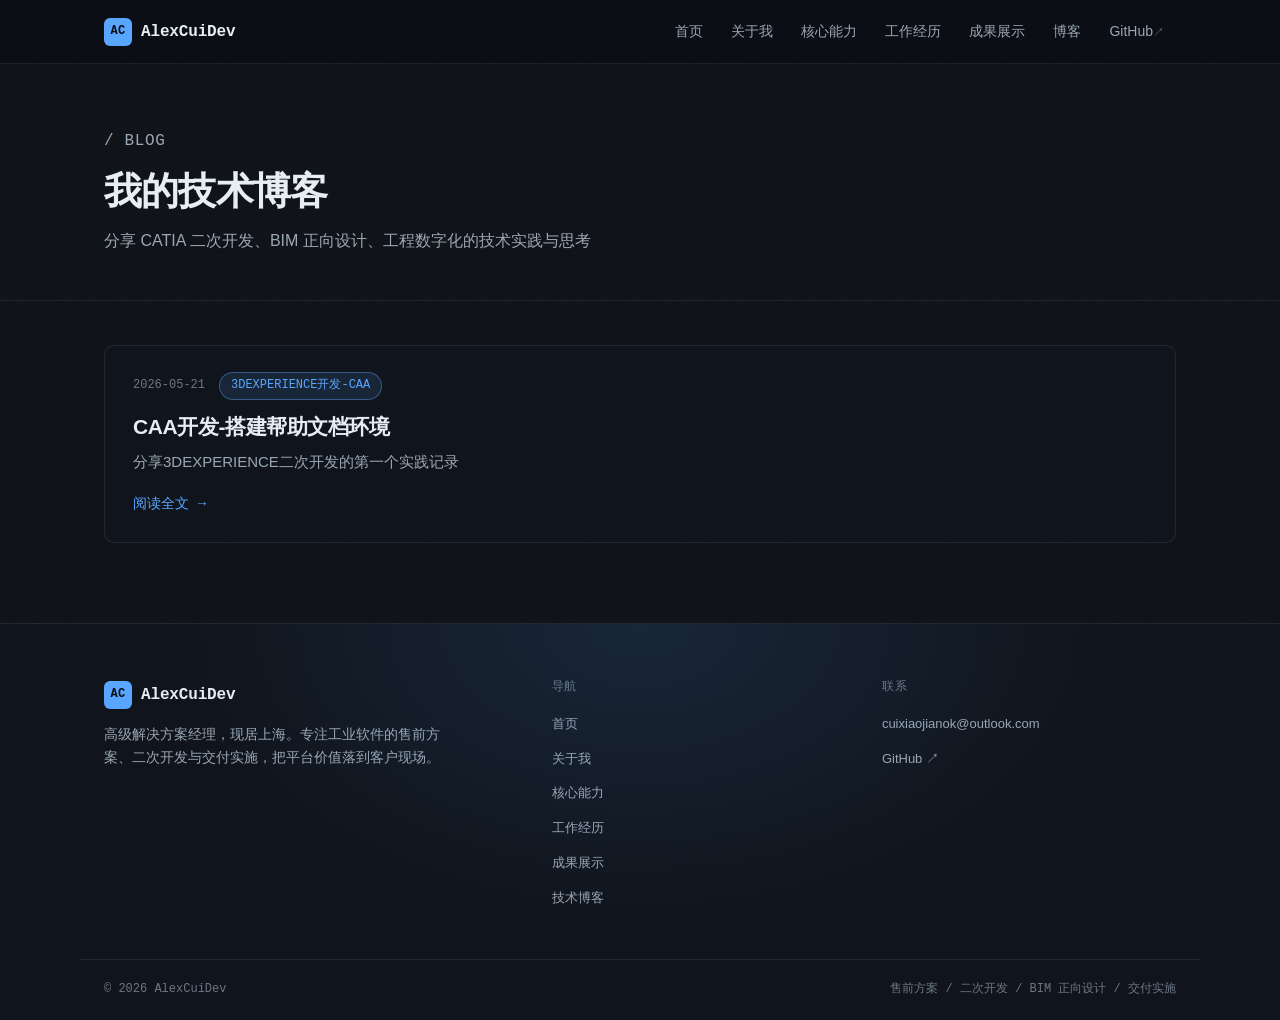
==== commit 51725b9f: "fix(footer): 页脚精简联系列，链接字号统一为 13px 按用户标注调整：  - 页脚「联系」列删掉 IPE Portfolio 工具 / 代表论文 PDF /《BIM经理》专著 /   T" ====
--- a/blog/index.html
+++ b/blog/index.html
@@ -15,7 +15,7 @@
 <meta property="og:url" content="https://alexcuidev.github.io/blog/">
 
 <link rel="icon" href="../assets/favicon.svg" type="image/svg+xml">
-<link rel="stylesheet" href="../assets/css/main.css?v=20261117">
+<link rel="stylesheet" href="../assets/css/main.css?v=20261118">
 <link rel="stylesheet" href="../assets/css/blog.css?v=20261117">
 </head>
 <body>
@@ -90,7 +90,6 @@
             <ul>
                 <li><a href="mailto:cuixiaojianok@outlook.com">cuixiaojianok@outlook.com</a></li>
                 <li><a href="https://github.com/AlexCuiDev" target="_blank" rel="noopener">GitHub ↗</a></li>
-                <li><a href="../docs/paper02.pdf" target="_blank" rel="noopener">代表论文 PDF ↗</a></li>
             </ul>
         </div>
     </div>
@@ -105,6 +104,7 @@
 </button>
 
 <script src="../assets/js/main.js?v=20261117"></script>
+<script src="posts-data.js?v=20261117"></script>
 <script>
 (function () {
     'use strict';
@@ -144,20 +144,22 @@
         if (window.AlexCuiReveal) window.AlexCuiReveal();
     }
 
-    fetch('posts.json')
-        .then(function (res) {
-            if (!res.ok) throw new Error('HTTP ' + res.status);
-            return res.json();
-        })
-        .then(render)
-        .catch(function (err) {
-            listEl.innerHTML =
-                '<div class="state state--error">' +
-                    '<p>文章列表加载失败：' + escapeHtml(err.message) + '</p>' +
-                    '<button class="retry-btn" type="button" onclick="window.location.reload()">重试</button>' +
-                '</div>';
-            console.error('加载博客列表出错:', err);
-        });
+    /* 文章数据用 <script> 引入，不是 fetch。
+       原因：浏览器在 file:// 协议下会拦掉 fetch 本地文件（CORS），
+       直接双击打开 HTML 时列表会报「Failed to fetch」。
+       改成 <script> 后，file:// / http:// / GitHub Pages 三种方式都能正常显示。 */
+    var posts = window.AlexCuiPosts;
+    if (!Array.isArray(posts)) {
+        listEl.innerHTML =
+            '<div class="state state--error">' +
+                '<p>文章数据未加载</p>' +
+                '<p>posts-data.js 不存在。在仓库根目录执行 <code>python tools/build-posts.py</code> 后刷新本页。</p>' +
+                '<button class="retry-btn" type="button" onclick="window.location.reload()">重试</button>' +
+            '</div>';
+        return;
+    }
+
+    render(posts);
 })();
 </script>
 </body>
--- a/assets/css/main.css
+++ b/assets/css/main.css
@@ -965,24 +965,33 @@
     font-size: 12px;
 }
 
-/* ---------- 10. 成果展示（横向滚动轨道） ---------- */
-.works-group + .works-group { margin-top: 52px; }
-
-.works-head {
-    display: flex;
-    align-items: center;
-    gap: 14px;
-    margin-bottom: 18px;
-}
-
-.works-head h3 {
+/* ---------- 10. 成果展示（按能力分组 + 横向滚动轨道） ---------- */
+
+/* 定位段：先说清成果来自哪里 */
+.works-lead {
+    max-width: 78ch;
+    margin: -2px 0 34px;
+    font-size: 14.5px;
+    line-height: 1.8;
+    color: var(--ink-2);
+}
+.works-lead b { color: var(--ink); font-weight: 600; }
+
+/* 能力分组 */
+.works-block { margin-top: 52px; }
+
+/* 组头：标题 + 这组证明了什么能力 */
+.works-head--block { margin-bottom: 20px; }
+
+.works-head--block h3 {
     display: flex;
     align-items: center;
     gap: 10px;
     font-size: 17px;
-}
-
-.works-head h3 svg {
+    margin-bottom: 8px;
+}
+
+.works-head--block h3 svg {
     width: 18px;
     height: 18px;
     stroke: var(--accent);
@@ -992,6 +1001,32 @@
     stroke-linejoin: round;
 }
 
+.works-note {
+    font-size: 13px;
+    line-height: 1.65;
+    color: var(--ink-3);
+    max-width: 72ch;
+}
+
+/* 轨道头：类型标签 + 计数 + 翻页箭头 */
+.works-track + .works-track { margin-top: 26px; }
+
+.works-head--track {
+    display: flex;
+    align-items: center;
+    gap: 14px;
+    margin-bottom: 12px;
+    flex-wrap: wrap;
+}
+
+.rail-block-label {
+    font-family: var(--mono);
+    font-size: 11.5px;
+    letter-spacing: .08em;
+    color: var(--ink-3);
+    white-space: nowrap;
+}
+
 .works-count {
     font-family: var(--mono);
     font-size: 12px;
@@ -999,6 +1034,58 @@
 }
 
 .works-nav { margin-left: auto; display: flex; gap: 6px; }
+
+/* 资质索引：主页只留摘要，完整成果与证书在 works.html */
+.works-index {
+    display: flex;
+    align-items: center;
+    gap: 20px 24px;
+    flex-wrap: wrap;
+    padding: 22px 24px;
+    border: 1px solid var(--line);
+    border-radius: var(--radius);
+    background: var(--surface);
+}
+.works-index-label {
+    font-family: var(--mono);
+    font-size: 11.5px;
+    letter-spacing: .08em;
+    color: var(--ink-3);
+    white-space: nowrap;
+}
+.works-index-list {
+    display: flex;
+    flex-wrap: wrap;
+    gap: 8px 26px;
+    list-style: none;
+    margin: 0;
+    padding: 0;
+}
+.works-index-list li { display: flex; align-items: baseline; gap: 6px; }
+.works-index-list b { font-family: var(--mono); font-size: 19px; color: var(--accent); }
+.works-index-list span { font-size: 13px; color: var(--ink-2); }
+.works-index-desc {
+    flex: 1 1 340px;
+    min-width: 0;
+    font-size: 13px;
+    line-height: 1.7;
+    color: var(--ink-3);
+}
+.works-index-cta { margin-left: auto; white-space: nowrap; }
+
+/* 二级页：返回首页 */
+.works-back { margin-bottom: 16px; }
+.works-back-link {
+    font-family: var(--mono);
+    font-size: 12.5px;
+    color: var(--ink-2);
+    text-decoration: none;
+    transition: color var(--dur) var(--ease);
+}
+.works-back-link:hover { color: var(--accent); }
+
+/* 二级页首节避开固定头部 */
+.page-works .section:first-of-type { padding-top: calc(var(--header-h) + 56px); }
 
 .rail-btn {
     width: 32px;
@@ -1269,7 +1356,7 @@
 
 .footer-col a {
     color: var(--ink-2);
-    font-size: 14px;
+    font-size: 13px;
     transition: color var(--dur) var(--ease);
 }
 .footer-col a:hover { color: var(--accent); }
@@ -1416,6 +1503,11 @@
     .footer-grid { grid-template-columns: minmax(0, 1fr); gap: 28px; }
     .work-card { flex: 0 0 246px; width: 246px; }
     .work-media { height: 130px; }
+    .works-lead { font-size: 13.5px; margin-bottom: 28px; }
+    .works-note { font-size: 12.5px; }
+    .works-head--track { gap: 10px 12px; }
+    .works-index { padding: 18px 16px; gap: 14px 16px; }
+    .works-index-list { gap: 8px 18px; }
 }
 
 /* ---------- 16. 降低动效偏好 ---------- */
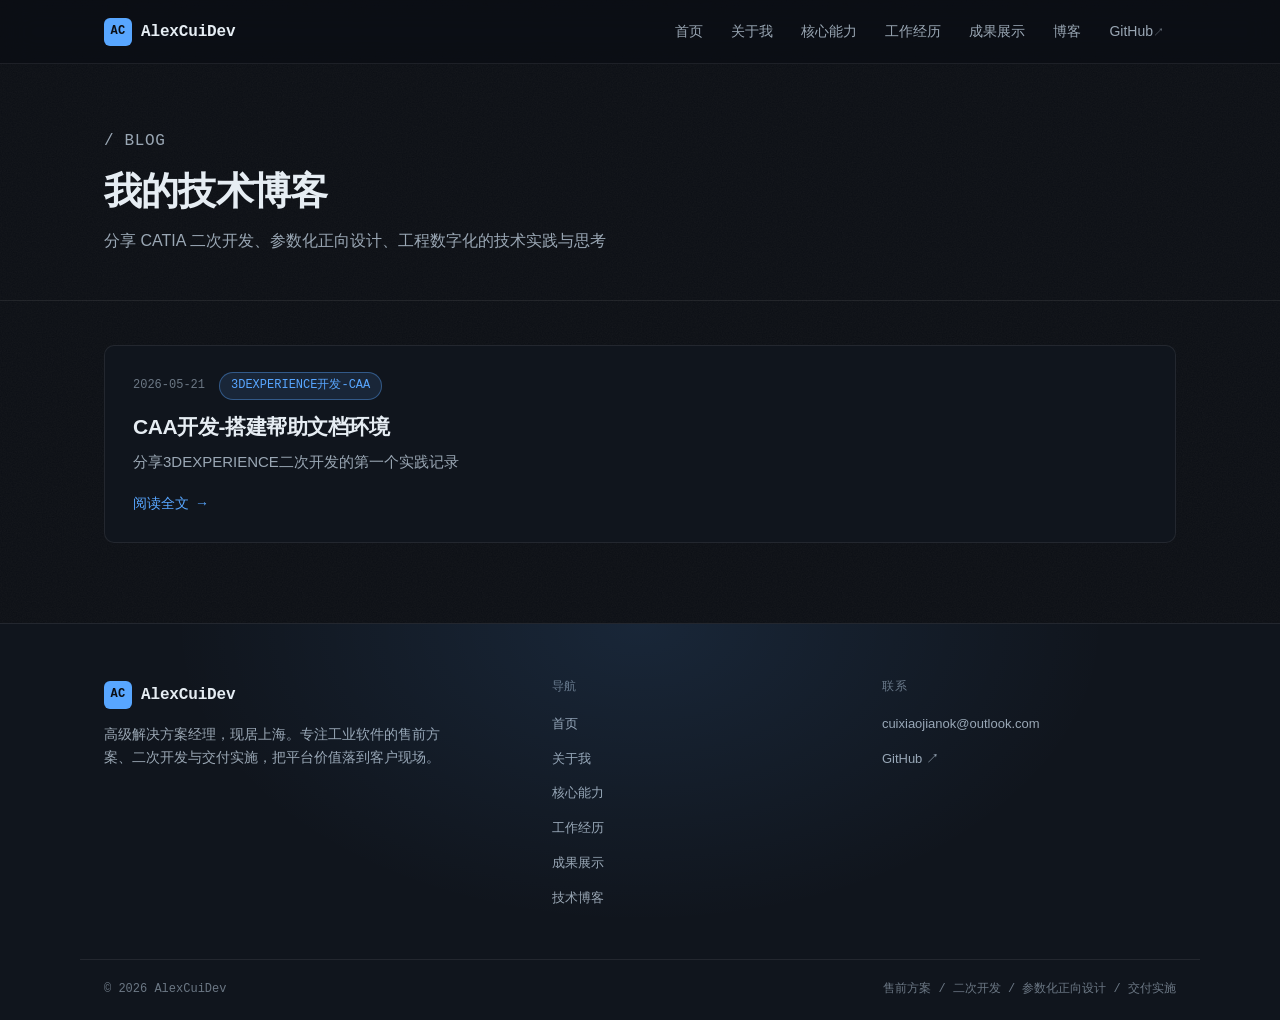
==== commit e591ea2d: "refactor(copy): 定位标签「BIM 正向设计」统一改为「参数化正向设计」 面向装备制造与汽车客户，BIM 是桥梁圈的行话，读不懂就等于没有。 本次统一替换「作为能力标签」的 BIM 正向" ====
--- a/blog/index.html
+++ b/blog/index.html
@@ -4,14 +4,14 @@
 <meta charset="UTF-8">
 <meta name="viewport" content="width=device-width, initial-scale=1">
 <title>博客 | 崔小建 | 高级解决方案经理（工业软件 · 3D CAD · PLM · 研发协同）</title>
-<meta name="description" content="崔小建的技术博客：分享工业软件二次开发、BIM 正向设计、工程数字化的技术实践与思考。">
+<meta name="description" content="崔小建的技术博客：分享工业软件二次开发、参数化正向设计、工程数字化的技术实践与思考。">
 <meta name="theme-color" content="#0b0e14">
 <link rel="canonical" href="https://alexcuidev.github.io/blog/">
 
 <meta property="og:type" content="website">
 <meta property="og:site_name" content="AlexCuiDev">
 <meta property="og:title" content="博客 | 崔小建">
-<meta property="og:description" content="工业软件二次开发、BIM 正向设计、工程数字化的技术实践与思考。">
+<meta property="og:description" content="工业软件二次开发、参数化正向设计、工程数字化的技术实践与思考。">
 <meta property="og:url" content="https://alexcuidev.github.io/blog/">
 
 <link rel="icon" href="../assets/favicon.svg" type="image/svg+xml">
@@ -53,7 +53,7 @@
         <div class="container">
             <p class="kicker">/ blog</p>
             <h1>我的技术博客</h1>
-            <p>分享 CATIA 二次开发、BIM 正向设计、工程数字化的技术实践与思考</p>
+            <p>分享 CATIA 二次开发、参数化正向设计、工程数字化的技术实践与思考</p>
         </div>
     </section>
 
@@ -95,7 +95,7 @@
     </div>
     <div class="container footer-bottom">
         <span>© <span data-year>2026</span> AlexCuiDev</span>
-        <span>售前方案 / 二次开发 / BIM 正向设计 / 交付实施</span>
+        <span>售前方案 / 二次开发 / 参数化正向设计 / 交付实施</span>
     </div>
 </footer>
 
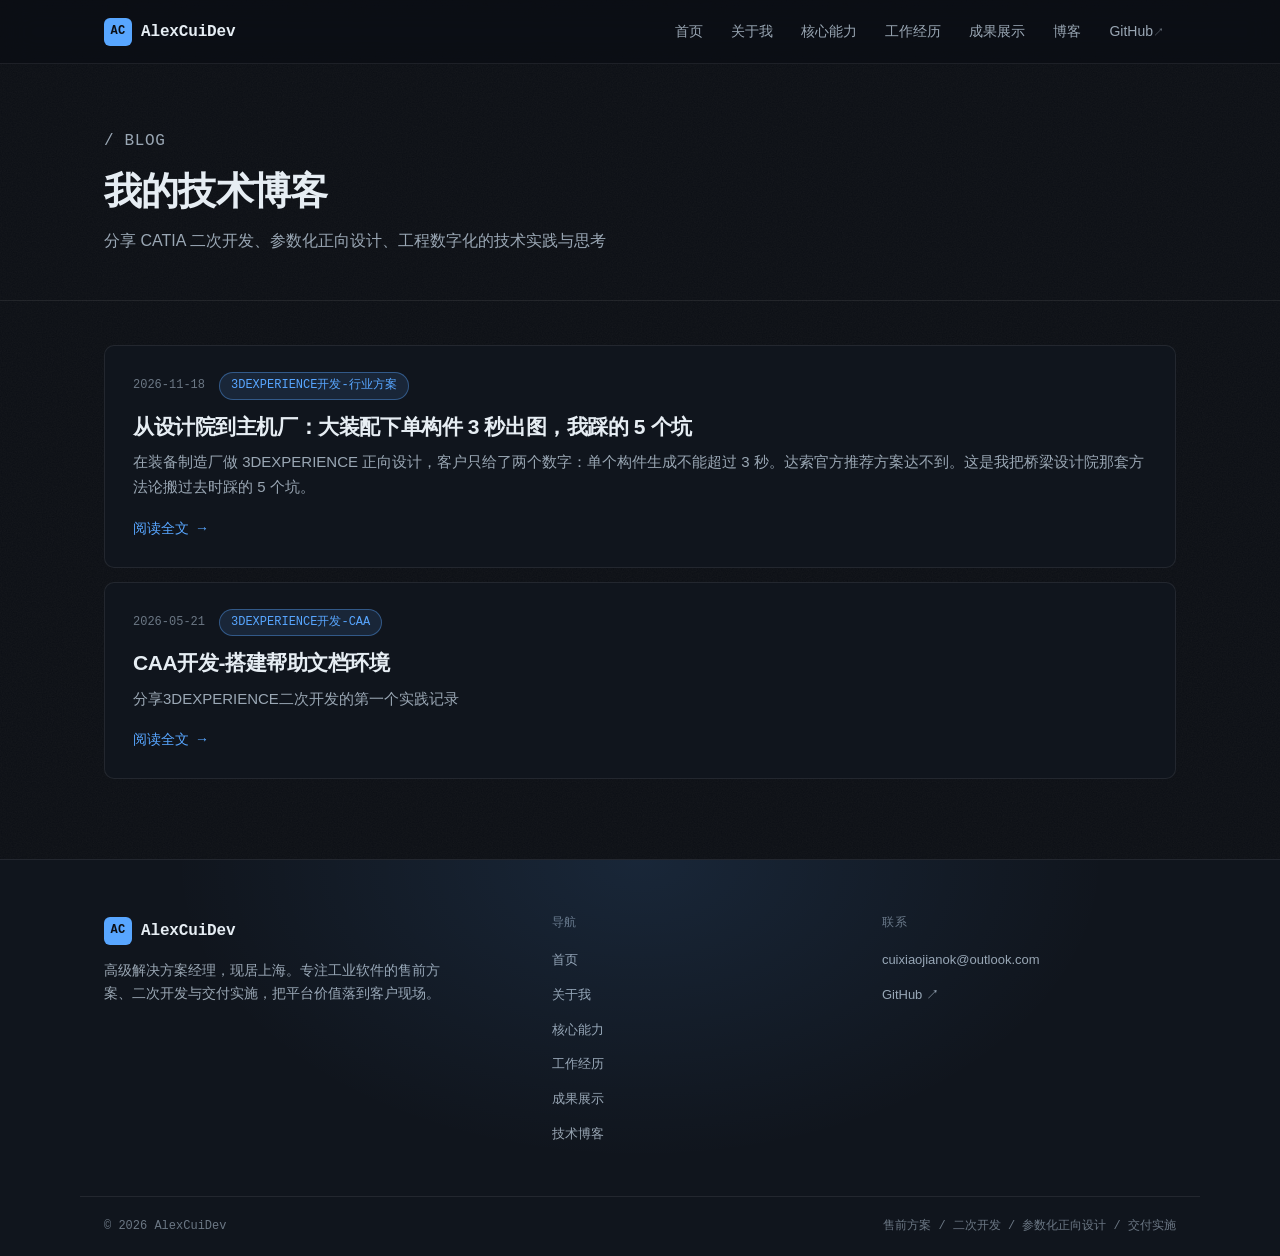
==== commit 82004c13: "feat(blog): 新增文章《从设计院到主机厂：大装配下单构件 3 秒出图，我踩的 5 个坑》 - 新增 blog/posts/ETO装备制造3秒生成.md（slug: eto-3s-genera" ====
--- a/blog/index.html
+++ b/blog/index.html
@@ -13,10 +13,75 @@
 <meta property="og:title" content="博客 | 崔小建">
 <meta property="og:description" content="工业软件二次开发、参数化正向设计、工程数字化的技术实践与思考。">
 <meta property="og:url" content="https://alexcuidev.github.io/blog/">
+<meta property="og:image" content="https://alexcuidev.github.io/images/project02.webp">
+<meta property="og:image:alt" content="崔小建 · 工业软件技术门户">
+<meta name="twitter:card" content="summary_large_image">
 
 <link rel="icon" href="../assets/favicon.svg" type="image/svg+xml">
 <link rel="stylesheet" href="../assets/css/main.css?v=20261118">
 <link rel="stylesheet" href="../assets/css/blog.css?v=20261117">
+
+<!-- 结构化数据：把博客声明成一个 Blog，让搜索引擎与 AI 检索知道作者是谁、文章在哪 -->
+<script type="application/ld+json">
+{
+  "@context": "https://schema.org",
+  "@graph": [
+    {
+      "@type": "Blog",
+      "@id": "https://alexcuidev.github.io/blog/#blog",
+      "url": "https://alexcuidev.github.io/blog/",
+      "name": "崔小建的技术博客",
+      "alternateName": "AlexCuiDev 技术博客",
+      "description": "工业软件二次开发、参数化正向设计、工程数字化的技术实践与思考。",
+      "inLanguage": "zh-CN",
+      "publisher": { "@id": "https://alexcuidev.github.io/#person" },
+      "author": { "@id": "https://alexcuidev.github.io/#person" },
+      "blogPost":       [
+        {
+          "@type": "BlogPosting",
+          "headline": "从设计院到主机厂：大装配下单构件 3 秒出图，我踩的 5 个坑",
+          "url": "https://alexcuidev.github.io/blog/eto-3s-generation.html",
+          "datePublished": "2026-11-18",
+          "dateModified": "2026-11-18",
+          "description": "在装备制造厂做 3DEXPERIENCE 正向设计，客户只给了两个数字：单个构件生成不能超过 3 秒。达索官方推荐方案达不到。这是我把桥梁设计院那套方法论搬过去时踩的 5 个坑。",
+          "keywords": "3DEXPERIENCE开发-行业方案",
+          "author": {
+            "@id": "https://alexcuidev.github.io/#person"
+          },
+          "publisher": {
+            "@id": "https://alexcuidev.github.io/#person"
+          }
+        },
+        {
+          "@type": "BlogPosting",
+          "headline": "CAA开发-搭建帮助文档环境",
+          "url": "https://alexcuidev.github.io/blog/caa-help-doc.html",
+          "datePublished": "2026-05-21",
+          "dateModified": "2026-05-21",
+          "description": "分享3DEXPERIENCE二次开发的第一个实践记录",
+          "keywords": "3DEXPERIENCE开发-CAA",
+          "author": {
+            "@id": "https://alexcuidev.github.io/#person"
+          },
+          "publisher": {
+            "@id": "https://alexcuidev.github.io/#person"
+          }
+        }
+      ]
+    },
+    {
+      "@type": "WebPage",
+      "@id": "https://alexcuidev.github.io/blog/#webpage",
+      "url": "https://alexcuidev.github.io/blog/",
+      "name": "博客 | 崔小建 | 高级解决方案经理（工业软件 · 3D CAD · PLM · 研发协同）",
+      "description": "工业软件二次开发、参数化正向设计、工程数字化的技术实践与思考。",
+      "inLanguage": "zh-CN",
+      "isPartOf": { "@id": "https://alexcuidev.github.io/#website" },
+      "about": { "@id": "https://alexcuidev.github.io/#person" }
+    }
+  ]
+}
+</script>
 </head>
 <body>
 
@@ -104,7 +169,7 @@
 </button>
 
 <script src="../assets/js/main.js?v=20261117"></script>
-<script src="posts-data.js?v=20261117"></script>
+<script src="posts-data.js?v=20261118"></script>
 <script>
 (function () {
     'use strict';
@@ -127,7 +192,7 @@
         }
 
         listEl.innerHTML = posts.map(function (post) {
-            var href = 'post-viewer.html?file=' + encodeURIComponent(post.filename);
+            var href = post.url || ('post-viewer.html?file=' + encodeURIComponent(post.filename));
             return '' +
                 '<article class="blog-card reveal">' +
                     '<div class="blog-meta">' +
